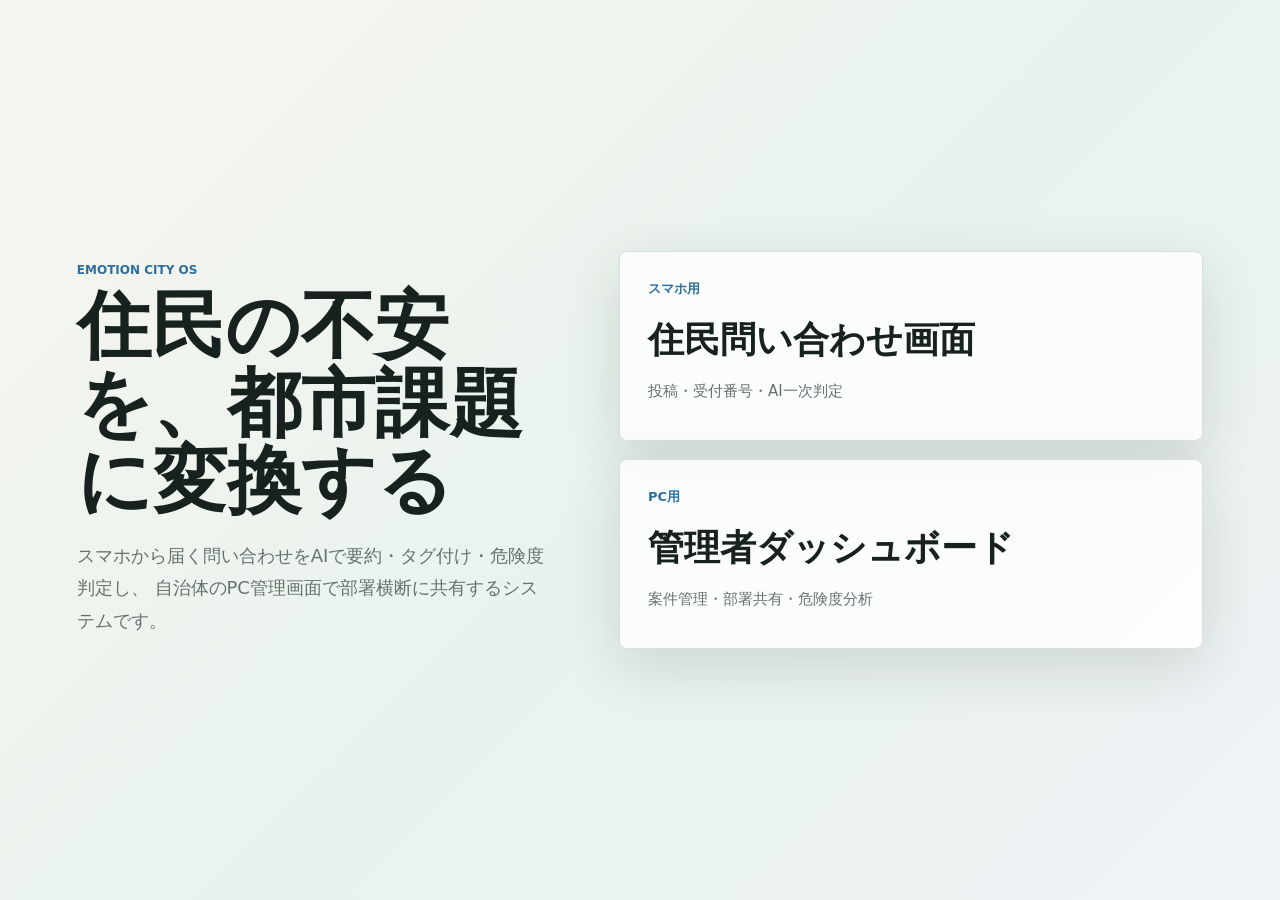
==== index.html @ 3758875a "Add files via upload" ====
<!doctype html>
<html lang="ja">
  <head>
    <meta charset="utf-8" />
    <meta name="viewport" content="width=device-width, initial-scale=1" />
    <title>Emotion City OS</title>
    <link rel="stylesheet" href="./styles.css" />
  </head>
  <body class="landing-page">
    <main class="landing-shell">
      <section class="landing-copy">
        <p class="eyebrow">Emotion City OS</p>
        <h1>住民の不安を、都市課題に変換する</h1>
        <p>
          スマホから届く問い合わせをAIで要約・タグ付け・危険度判定し、
          自治体のPC管理画面で部署横断に共有するシステムです。
        </p>
      </section>

      <section class="entry-grid" aria-label="入口選択">
        <a class="entry-card resident-entry" href="./resident.html">
          <span>スマホ用</span>
          <strong>住民問い合わせ画面</strong>
          <small>投稿・受付番号・AI一次判定</small>
        </a>
        <a class="entry-card admin-entry" href="./admin.html">
          <span>PC用</span>
          <strong>管理者ダッシュボード</strong>
          <small>案件管理・部署共有・危険度分析</small>
        </a>
      </section>
    </main>
  </body>
</html>
---- styles.css ----
:root {
  color-scheme: light;
  --ink: #17211d;
  --muted: #66736d;
  --line: #d8e0dc;
  --paper: #f7f5ef;
  --white: #ffffff;
  --mint: #4f9f87;
  --blue: #2e6f9e;
  --amber: #d28a2e;
  --red: #c84b45;
  --shadow: 0 18px 60px rgba(23, 33, 29, 0.14);
}

* {
  box-sizing: border-box;
}

body {
  margin: 0;
  min-height: 100vh;
  font-family: "Yu Gothic UI", "Meiryo", system-ui, sans-serif;
  background: var(--paper);
  color: var(--ink);
}

a {
  color: inherit;
  text-decoration: none;
}

button,
input,
select,
textarea {
  font: inherit;
}

button {
  cursor: pointer;
}

.app-shell {
  min-height: 100vh;
}

.landing-page {
  background: linear-gradient(135deg, #f7f5ef, #e8f3ee 55%, #eff3f6);
}

.landing-shell {
  min-height: 100vh;
  display: grid;
  grid-template-columns: minmax(280px, 0.9fr) minmax(320px, 1.1fr);
  align-items: center;
  gap: clamp(24px, 5vw, 70px);
  padding: clamp(28px, 6vw, 86px);
}

.landing-copy h1 {
  margin-top: 10px;
  font-size: clamp(36px, 6vw, 74px);
  line-height: 1.05;
  max-width: 720px;
}

.landing-copy p:last-child {
  margin-top: 20px;
  color: var(--muted);
  font-size: 18px;
  line-height: 1.8;
  max-width: 640px;
}

.entry-grid {
  display: grid;
  gap: 18px;
}

.entry-card {
  display: grid;
  gap: 10px;
  min-height: 190px;
  padding: 28px;
  border: 1px solid var(--line);
  border-radius: 8px;
  background: rgba(255, 255, 255, 0.82);
  box-shadow: var(--shadow);
  transition: transform 160ms ease, border-color 160ms ease;
}

.entry-card:hover {
  transform: translateY(-3px);
  border-color: #9db6aa;
}

.entry-card span {
  color: var(--blue);
  font-size: 13px;
  font-weight: 900;
}

.entry-card strong {
  font-size: clamp(24px, 3vw, 36px);
  line-height: 1.15;
}

.entry-card small {
  color: var(--muted);
  font-size: 15px;
}

.topbar {
  display: flex;
  align-items: center;
  justify-content: space-between;
  gap: 24px;
  padding: 22px clamp(18px, 4vw, 46px);
  border-bottom: 1px solid var(--line);
  background: rgba(247, 245, 239, 0.92);
  position: sticky;
  top: 0;
  z-index: 5;
  backdrop-filter: blur(14px);
}

h1,
h2,
h3,
p {
  margin: 0;
}

h1 {
  font-size: clamp(22px, 3vw, 38px);
  line-height: 1.15;
}

.eyebrow {
  color: var(--blue);
  font-weight: 700;
  font-size: 12px;
  text-transform: uppercase;
}

.mode-switch {
  display: flex;
  gap: 4px;
  padding: 4px;
  border: 1px solid var(--line);
  background: var(--white);
}

.mode-button {
  border: 0;
  background: transparent;
  padding: 10px 16px;
  color: var(--muted);
}

.mode-button.active {
  background: var(--ink);
  color: var(--white);
}

.resident-view {
  display: grid;
  place-items: center;
  min-height: calc(100vh - 92px);
  padding: 26px;
  background: linear-gradient(145deg, #edf7f3, #f8f0df 60%, #f7f5ef);
}

.resident-page {
  min-height: 100vh;
}

.phone-frame {
  width: min(430px, 100%);
  border: 10px solid #17211d;
  border-radius: 34px;
  background: var(--white);
  box-shadow: var(--shadow);
  overflow: hidden;
}

.phone-status {
  display: flex;
  justify-content: space-between;
  padding: 12px 18px;
  font-size: 13px;
  font-weight: 700;
  background: #17211d;
  color: var(--white);
}

.phone-status a {
  color: var(--white);
  border-bottom: 1px solid rgba(255, 255, 255, 0.55);
}

.mobile-hero {
  padding: 26px 22px 18px;
  background: linear-gradient(160deg, #e4f4ed, #ffffff);
}

.mobile-hero h1,
.mobile-hero h2 {
  margin-top: 8px;
  font-size: 28px;
  line-height: 1.15;
}

.mobile-hero p:last-child {
  margin-top: 10px;
  color: var(--muted);
  line-height: 1.7;
}

.inquiry-form {
  display: grid;
  gap: 16px;
  padding: 22px;
}

label,
fieldset {
  display: grid;
  gap: 8px;
  border: 0;
  padding: 0;
  margin: 0;
}

label span,
legend {
  color: var(--muted);
  font-size: 13px;
  font-weight: 700;
}

input,
select,
textarea {
  width: 100%;
  border: 1px solid var(--line);
  background: #fbfcfb;
  padding: 13px 14px;
  border-radius: 8px;
  color: var(--ink);
}

textarea {
  resize: vertical;
}

.segmented {
  display: grid;
  grid-template-columns: repeat(3, 1fr);
  gap: 8px;
}

.segmented label {
  display: flex;
  align-items: center;
  justify-content: center;
  border: 1px solid var(--line);
  padding: 11px;
  border-radius: 8px;
}

.primary-action {
  border: 0;
  background: var(--mint);
  color: var(--white);
  padding: 15px;
  border-radius: 8px;
  font-weight: 800;
}

.receipt-panel {
  margin: 0 22px 24px;
  border: 1px solid #b8d8cc;
  background: #f1faf6;
  padding: 18px;
  border-radius: 8px;
}

.receipt-panel h3 {
  margin-top: 4px;
}

.receipt-panel dl {
  display: grid;
  grid-template-columns: 80px 1fr;
  gap: 8px 12px;
  margin: 14px 0 0;
  font-size: 14px;
}

.receipt-panel dt {
  color: var(--muted);
  font-weight: 700;
}

.receipt-panel dd {
  margin: 0;
}

.admin-view {
  min-height: 100vh;
  display: grid;
  grid-template-columns: 92px 1fr;
  background: #f3f6f4;
}

.sidebar {
  background: #18231f;
  color: var(--white);
  padding: 22px 14px;
  display: flex;
  flex-direction: column;
  align-items: center;
  gap: 28px;
}

.brand-mark {
  display: grid;
  place-items: center;
  width: 48px;
  height: 48px;
  background: var(--mint);
  font-size: 26px;
  font-weight: 900;
}

.sidebar nav {
  display: grid;
  gap: 10px;
  width: 100%;
}

.nav-item {
  border: 1px solid rgba(255, 255, 255, 0.14);
  background: transparent;
  color: #cfd9d4;
  padding: 12px 6px;
  font-size: 12px;
}

.nav-item.active {
  background: rgba(255, 255, 255, 0.12);
  color: var(--white);
}

.admin-main {
  padding: 28px;
  display: grid;
  gap: 22px;
}

.admin-header,
.section-heading {
  display: flex;
  align-items: center;
  justify-content: space-between;
  gap: 18px;
}

.admin-header h1,
.admin-header h2 {
  margin-top: 6px;
  font-size: clamp(26px, 3vw, 42px);
}

.admin-lead {
  margin-top: 10px;
  color: var(--muted);
  line-height: 1.7;
  max-width: 760px;
}

.admin-actions {
  display: flex;
  align-items: center;
  gap: 12px;
  flex-wrap: wrap;
  justify-content: flex-end;
}

.admin-actions > a {
  border: 1px solid var(--line);
  background: var(--white);
  padding: 12px 14px;
  font-size: 13px;
  font-weight: 800;
}

.sync-state {
  display: flex;
  align-items: center;
  gap: 8px;
  border: 1px solid var(--line);
  background: var(--white);
  padding: 12px 14px;
  font-size: 13px;
  font-weight: 700;
}

.pulse {
  width: 10px;
  height: 10px;
  background: var(--mint);
  border-radius: 50%;
  box-shadow: 0 0 0 6px rgba(79, 159, 135, 0.16);
}

.metrics-row {
  display: grid;
  grid-template-columns: repeat(4, minmax(0, 1fr));
  gap: 14px;
}

.metrics-row article,
.ticket-list,
.detail-panel,
.ops-grid section {
  background: var(--white);
  border: 1px solid var(--line);
  border-radius: 8px;
}

.metrics-row article {
  padding: 18px;
}

.metrics-row span {
  color: var(--muted);
  font-size: 13px;
  font-weight: 700;
}

.metrics-row strong {
  display: block;
  margin-top: 8px;
  font-size: 34px;
}

.admin-section {
  display: none;
}

.admin-section.active {
  display: block;
}

.workspace-grid {
  display: grid;
  grid-template-columns: minmax(0, 1.45fr) minmax(340px, 0.85fr);
  gap: 18px;
}

.ticket-list,
.detail-panel,
.ops-grid section {
  padding: 18px;
}

.section-heading h2,
.section-heading h3,
.ops-grid h2,
.ops-grid h3 {
  font-size: 18px;
}

.section-heading p,
.wide-heading p {
  margin-top: 6px;
  color: var(--muted);
  font-size: 14px;
  line-height: 1.6;
}

.section-heading button {
  border: 1px solid var(--line);
  background: #f8faf9;
  padding: 9px 12px;
}

.table-wrap {
  overflow: auto;
  margin-top: 14px;
}

table {
  width: 100%;
  border-collapse: collapse;
  min-width: 680px;
}

th,
td {
  text-align: left;
  padding: 14px 12px;
  border-bottom: 1px solid var(--line);
  font-size: 14px;
}

th {
  color: var(--muted);
  font-size: 12px;
}

tr {
  cursor: pointer;
}

tr.active-row {
  background: #eff7f3;
}

tr.done-row {
  color: #7a8580;
  background: #fafafa;
}

.priority {
  display: inline-flex;
  min-width: 54px;
  justify-content: center;
  padding: 5px 8px;
  border-radius: 999px;
  color: var(--white);
  font-weight: 800;
  font-size: 12px;
}

.priority.p5 {
  background: var(--red);
}

.priority.p4 {
  background: #d96f3c;
}

.priority.p3 {
  background: var(--amber);
}

.priority.p2 {
  background: var(--blue);
}

.priority.p1 {
  background: var(--mint);
}

.status-pill {
  display: inline-flex;
  min-width: 74px;
  justify-content: center;
  padding: 5px 9px;
  border-radius: 999px;
  font-size: 12px;
  font-weight: 800;
  border: 1px solid transparent;
}

.status-pill.open {
  color: #8a3f0c;
  background: #fff2df;
  border-color: #f0c990;
}

.status-pill.checking {
  color: #21577c;
  background: #e9f3fb;
  border-color: #b9d9ef;
}

.status-pill.shared {
  color: #315b4d;
  background: #edf7f3;
  border-color: #bad8cd;
}

.status-pill.done {
  color: #4c5752;
  background: #eef0ef;
  border-color: #d3d9d6;
}

.detail-body {
  display: grid;
  gap: 14px;
  margin-top: 16px;
}

.detail-body h3 {
  margin: 0 0 6px;
  font-size: 15px;
}

.detail-body p {
  color: var(--muted);
  line-height: 1.7;
}

.ai-reason-box {
  border: 1px solid #cfe0d8;
  background: #f4faf7;
  border-radius: 8px;
  padding: 14px;
}

.detail-status-line,
.detail-actions,
.ticket-meta {
  display: flex;
  align-items: center;
  flex-wrap: wrap;
  gap: 10px;
}

.ticket-meta {
  color: var(--muted);
  font-size: 13px;
}

.detail-actions button,
.wide-heading button,
#syncButton {
  border: 1px solid var(--line);
  background: #f8faf9;
  color: var(--ink);
  padding: 10px 12px;
  border-radius: 8px;
  font-weight: 800;
}

.detail-actions .complete-action {
  border-color: #9ac7b6;
  background: var(--mint);
  color: var(--white);
}

.tag-row {
  display: flex;
  flex-wrap: wrap;
  gap: 8px;
}

.tag-row span {
  background: #edf2ef;
  color: #34443e;
  padding: 7px 9px;
  border-radius: 999px;
  font-size: 12px;
  font-weight: 700;
}

.ops-grid {
  display: grid;
  grid-template-columns: 1fr 1fr;
  gap: 18px;
}

.wide-heading,
.analytics-panel,
.department-card,
.sync-panel,
.sync-log-panel {
  background: var(--white);
  border: 1px solid var(--line);
  border-radius: 8px;
  padding: 18px;
}

.department-board {
  display: grid;
  grid-template-columns: repeat(3, minmax(0, 1fr));
  gap: 16px;
  margin-top: 16px;
}

.department-card {
  display: grid;
  gap: 14px;
}

.department-card-head {
  display: flex;
  align-items: flex-start;
  justify-content: space-between;
  gap: 12px;
}

.department-card h3 {
  margin: 0;
  font-size: 18px;
}

.department-card p {
  margin-top: 5px;
  color: var(--muted);
  font-size: 13px;
}

.department-card-head > span {
  border: 1px solid var(--line);
  background: #f8faf9;
  padding: 6px 9px;
  border-radius: 999px;
  font-size: 12px;
  font-weight: 800;
}

.department-card ul,
.sync-log-panel ul {
  display: grid;
  gap: 8px;
  padding: 0;
  margin: 0;
  list-style: none;
}

.department-card button {
  width: 100%;
  text-align: left;
  border: 1px solid var(--line);
  background: #fbfcfb;
  border-radius: 8px;
  padding: 12px;
}

.department-card b,
.department-card small {
  display: block;
}

.department-card small {
  margin-top: 4px;
  color: var(--muted);
}

.analytics-grid {
  display: grid;
  grid-template-columns: 1fr 1fr;
  gap: 16px;
  margin-top: 16px;
}

.analytics-panel h3,
.sync-panel h3,
.sync-log-panel h3 {
  margin: 0 0 14px;
  font-size: 18px;
}

.bar-chart {
  display: grid;
  gap: 12px;
}

.bar-row {
  display: grid;
  grid-template-columns: 92px 1fr 28px;
  align-items: center;
  gap: 10px;
  font-size: 13px;
}

.bar-row div,
.risk-stack article div {
  height: 10px;
  border-radius: 999px;
  background: #edf2ef;
  overflow: hidden;
}

.bar-row i,
.risk-stack article i {
  display: block;
  height: 100%;
  background: var(--blue);
}

.risk-stack {
  display: grid;
  gap: 12px;
}

.risk-stack article {
  display: grid;
  grid-template-columns: 66px 54px 1fr;
  align-items: center;
  gap: 10px;
}

.risk-stack strong {
  font-size: 16px;
}

.status-cards {
  display: grid;
  grid-template-columns: repeat(2, 1fr);
  gap: 12px;
}

.status-cards article {
  border: 1px solid var(--line);
  border-radius: 8px;
  padding: 14px;
  background: #fbfcfb;
}

.status-cards strong {
  display: block;
  margin-top: 8px;
  font-size: 30px;
}

.tag-cloud {
  display: flex;
  flex-wrap: wrap;
  gap: 10px;
}

.tag-cloud span {
  display: inline-flex;
  align-items: center;
  gap: 8px;
  background: #edf2ef;
  border-radius: 999px;
  padding: 8px 10px;
  font-weight: 800;
  font-size: 13px;
}

.tag-cloud b {
  display: grid;
  place-items: center;
  min-width: 22px;
  height: 22px;
  border-radius: 999px;
  background: var(--white);
}

.sync-grid {
  display: grid;
  grid-template-columns: 1fr 1fr;
  gap: 16px;
  margin-top: 16px;
}

.sync-panel span {
  color: var(--blue);
  font-size: 12px;
  font-weight: 900;
}

.sync-panel p {
  color: var(--muted);
  line-height: 1.65;
}

.sync-panel dl {
  display: grid;
  grid-template-columns: 90px 1fr;
  gap: 8px 12px;
  margin: 16px 0 0;
}

.sync-panel dt {
  color: var(--muted);
  font-size: 13px;
}

.sync-panel dd {
  margin: 0;
  font-weight: 800;
}

.sync-log-panel {
  margin-top: 16px;
}

.sync-log-panel li {
  border: 1px solid var(--line);
  border-radius: 8px;
  padding: 11px 12px;
  background: #fbfcfb;
  color: var(--muted);
  font-size: 14px;
}

.split-flow {
  display: grid;
  grid-template-columns: 1fr 1fr;
  gap: 12px;
  margin-top: 14px;
}

.split-flow div {
  border: 1px solid var(--line);
  padding: 14px;
  border-radius: 8px;
  background: #fbfcfb;
}

.split-flow span {
  color: var(--blue);
  font-size: 12px;
  font-weight: 900;
}

.split-flow strong {
  display: block;
  margin: 8px 0;
}

.split-flow p,
.ai-stack {
  color: var(--muted);
  line-height: 1.65;
  font-size: 14px;
}

.ai-stack {
  margin: 14px 0 0;
  padding-left: 20px;
}

@media (max-width: 760px) {
  .landing-shell {
    grid-template-columns: 1fr;
    padding: 28px 18px;
  }

  .entry-card {
    min-height: 150px;
  }

  .topbar {
    align-items: flex-start;
    flex-direction: column;
  }

  .topbar h1 {
    font-size: 20px;
  }

  .mode-switch {
    width: 100%;
  }

  .mode-button {
    flex: 1;
  }

  .admin-view {
    grid-template-columns: 1fr;
  }

  .sidebar {
    display: none;
  }

  .admin-main {
    padding: 18px;
  }

  .admin-header,
  .section-heading {
    align-items: flex-start;
    flex-direction: column;
  }

  .metrics-row,
  .workspace-grid,
  .ops-grid,
  .split-flow,
  .department-board,
  .analytics-grid,
  .sync-grid {
    grid-template-columns: 1fr;
  }

  .sync-state {
    width: 100%;
  }

  .resident-view {
    padding: 0;
    min-height: auto;
  }

  .phone-frame {
    min-height: calc(100vh - 138px);
    width: 100%;
    border: 0;
    border-radius: 0;
    box-shadow: none;
  }
}
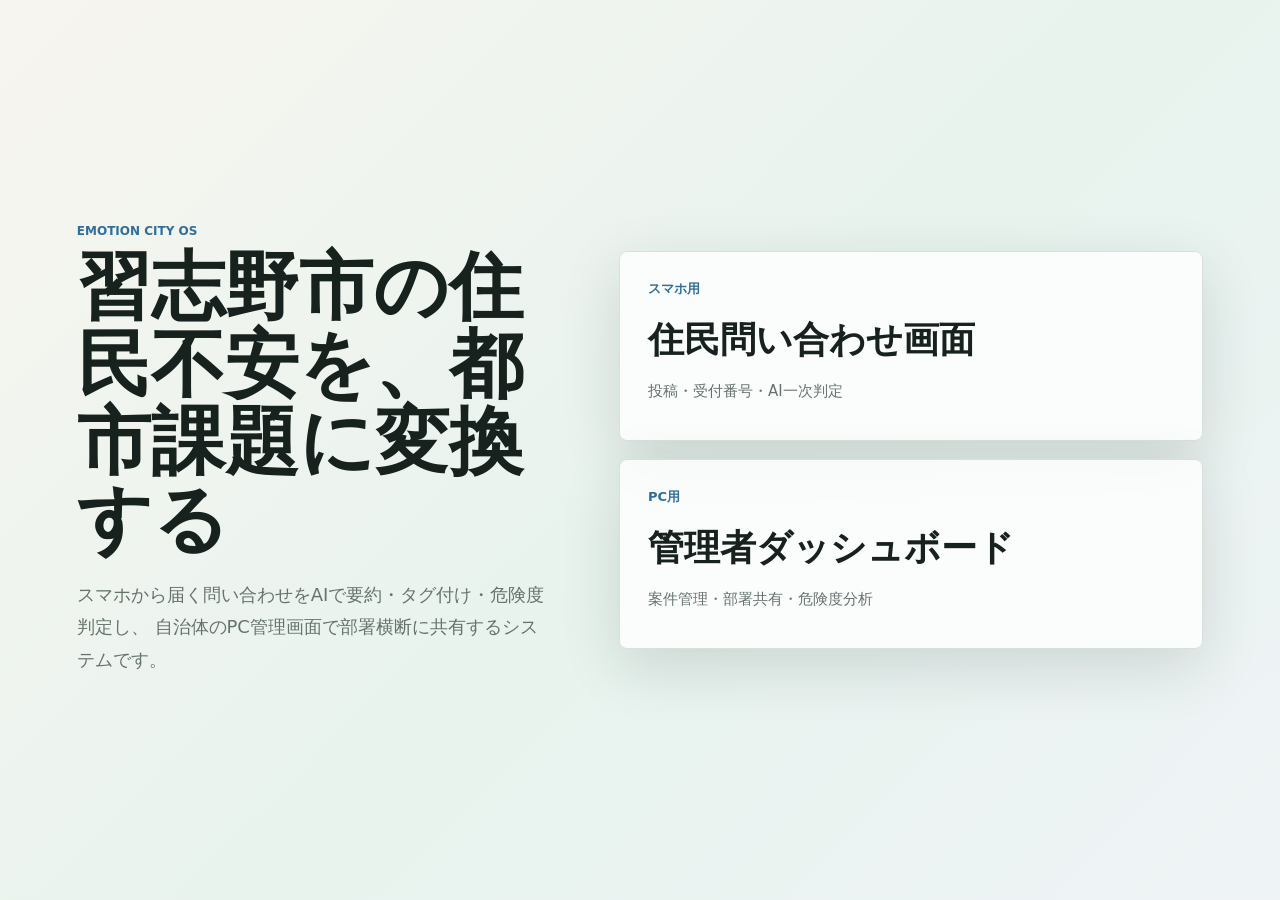
==== commit f884a384: "Add files via upload" ====
--- a/index.html
+++ b/index.html
@@ -10,7 +10,7 @@
     <main class="landing-shell">
       <section class="landing-copy">
         <p class="eyebrow">Emotion City OS</p>
-        <h1>住民の不安を、都市課題に変換する</h1>
+        <h1>習志野市の住民不安を、都市課題に変換する</h1>
         <p>
           スマホから届く問い合わせをAIで要約・タグ付け・危険度判定し、
           自治体のPC管理画面で部署横断に共有するシステムです。
--- a/styles.css
+++ b/styles.css
@@ -462,8 +462,76 @@
 
 .ticket-list,
 .detail-panel,
+.map-panel,
 .ops-grid section {
   padding: 18px;
+}
+
+.map-panel {
+  background: var(--white);
+  border: 1px solid var(--line);
+  border-radius: 8px;
+  margin-bottom: 18px;
+}
+
+.map-note {
+  display: inline-flex;
+  align-items: center;
+  border: 1px solid var(--line);
+  border-radius: 999px;
+  background: #f8faf9;
+  padding: 7px 10px;
+  color: var(--muted);
+  font-size: 12px;
+  font-weight: 800;
+}
+
+.city-map,
+.map-fallback {
+  width: 100%;
+  height: 430px;
+  margin-top: 14px;
+  border: 1px solid var(--line);
+  border-radius: 8px;
+  overflow: hidden;
+  background: #e7eee9;
+}
+
+.map-fallback {
+  position: relative;
+  background:
+    linear-gradient(90deg, rgba(255, 255, 255, 0.5) 1px, transparent 1px),
+    linear-gradient(rgba(255, 255, 255, 0.5) 1px, transparent 1px),
+    linear-gradient(135deg, #dbe8e0, #f6f2df);
+  background-size: 56px 56px, 56px 56px, auto;
+}
+
+.map-fallback::before {
+  content: "習志野市 簡易マップ";
+  position: absolute;
+  left: 18px;
+  top: 16px;
+  color: #34443e;
+  font-weight: 900;
+}
+
+.map-fallback button {
+  position: absolute;
+  transform: translate(-50%, -50%);
+  display: grid;
+  place-items: center;
+  width: 32px;
+  height: 32px;
+  border: 2px solid var(--white);
+  border-radius: 50%;
+  background: var(--red);
+  color: var(--white);
+  box-shadow: 0 8px 20px rgba(23, 33, 29, 0.24);
+}
+
+.map-fallback span {
+  font-size: 13px;
+  font-weight: 900;
 }
 
 .section-heading h2,
